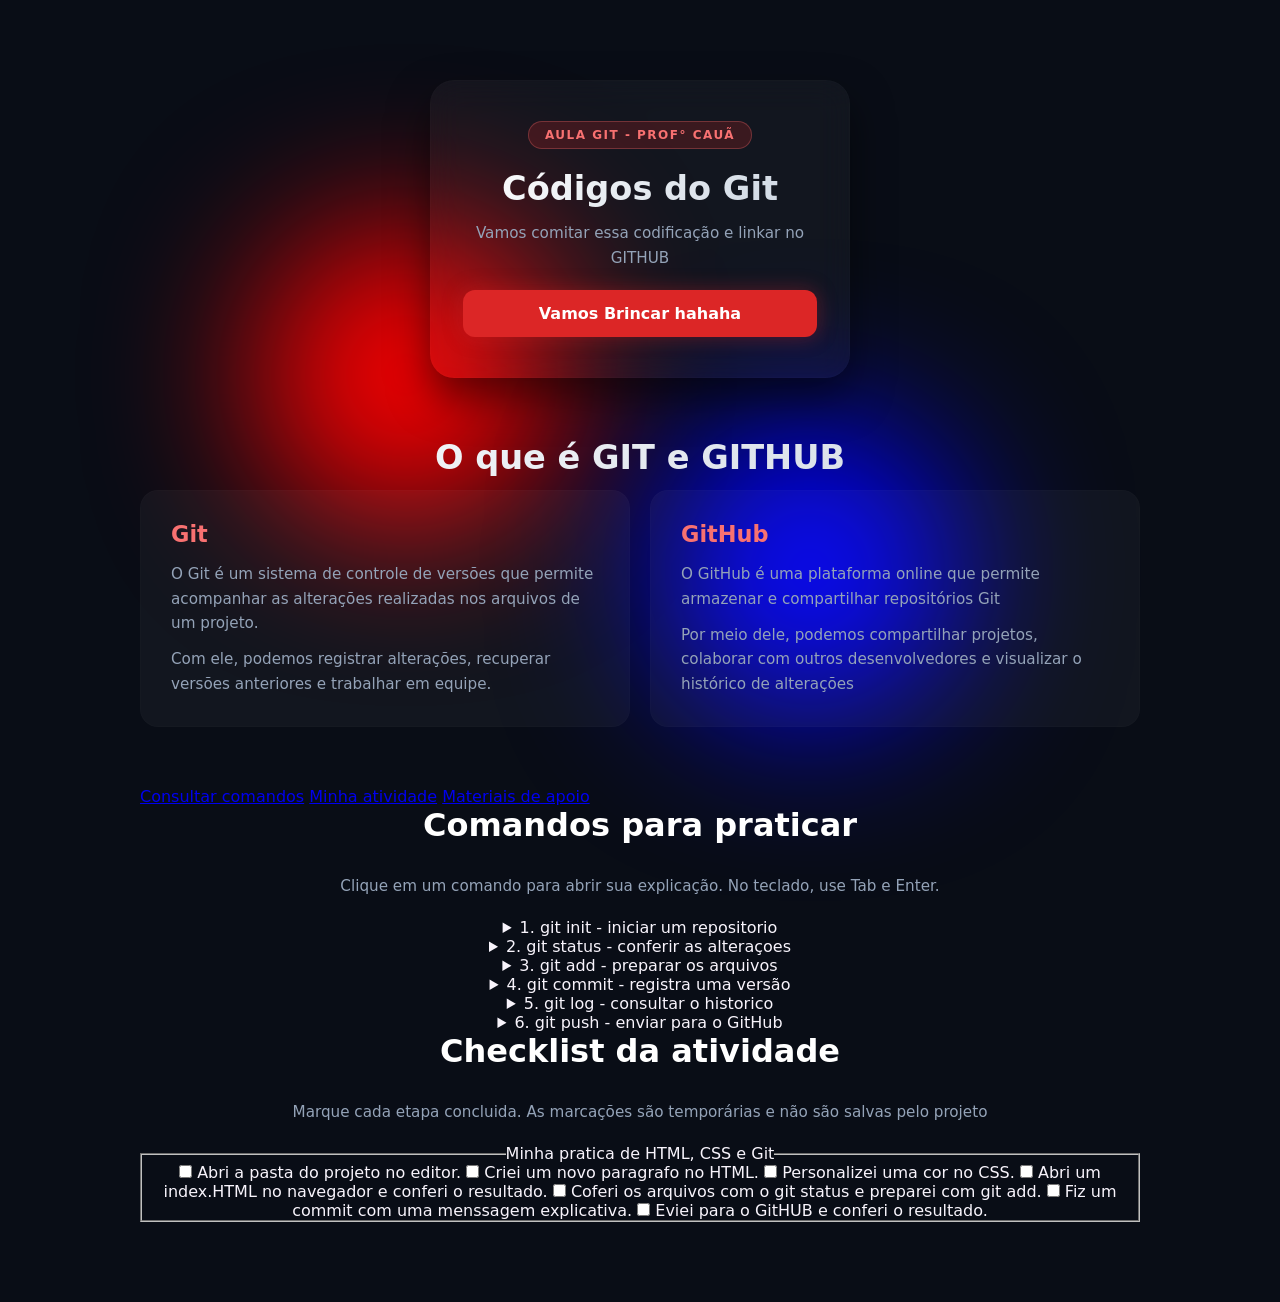
==== index.html @ 171475ed "Criei a outra section com ID materiais" ====
<!DOCTYPE html>
<html lang="en">
<head>
    <meta charset="UTF-8">
    <meta name="viewport" content="width=device-width, initial-scale=1.0">

    <title>Aula de git - Prática</title>

    <link rel="stylesheet" href="style.css">

</head>
<body>

    <main class="card">
        <span class="badge">Aula Git - Prof° Cauã</span>
        <h1>Códigos do Git</h1>
        <p>Vamos comitar essa codificação e linkar no GITHUB</p>
        <a href="#" class="btn">
            <span>Vamos Brincar hahaha</span>
        </a>
    </main>


    <section class="conteudo">

        <h1>O que é GIT e GITHUB</h1>

        <div class="informacoes">
                
        <div class="info-card">

            <h3>Git</h3>

            <p>O Git é um sistema de controle de versões que permite acompanhar as alterações realizadas nos arquivos de um projeto.</p>

            <p>Com ele, podemos registrar alterações, recuperar versões anteriores e trabalhar em equipe.</p>

        </div>

        <div class="info-card">

            <h3>GitHub</h3>

            <p>O GitHub é uma plataforma online que permite armazenar e compartilhar repositórios Git</p>

            <p>Por meio dele, podemos compartilhar projetos, colaborar com outros desenvolvedores e visualizar o histórico de alterações</p>

        </div>

        </div>

    </section>

    <nav class="menu-estudo" aria-label="Navegação dos estudos">
        <a href="#comandos">Consultar comandos</a>
        <a href="#atividade">Minha atividade</a>
        <a href="#materias">Materiais de apoio</a>

        <section class="conteudo estudo" id="comando">
            <h2>Comandos para praticar</h2>
            <p>Clique em um comando para abrir sua explicação. No teclado, use Tab e Enter.</p>

            <details>
                <summary>1. git init - iniciar um repositorio</summary>
                <p>Execute na pasta do projeto para começar controlar as suas versões</p>
                <code>git init</code>
            </details>
            <details>
                <summary>2. git status - conferir as alteraçoes</summary>
                <p>Mostra quais arquivos foram modificados e quais estão preparados para o proximo commit.</p>
                <code>git status</code>
            </details>
            <details>
                <summary>3. git add - preparar os arquivos</summary>
                <p>Prepara as alterações dos dois arquivos para o proximo commit. Ainda não cria uma versão </p>
                <code>git add index.html style.css</code>
            </details>
            <details>
                <summary>4. git commit - registra uma versão </summary>
                <p>Registra as alteraçoes preparadas. Escreva uma menssagem que expliquem oque voce fez</p>
                <code>git commit -m "Adiciona area de estudos"</code>
            </details>
            <details>
                <summary>5. git log - consultar o historico</summary>
                <p>Exibe os commits de forma resumida, com um registro por linha.</p>
                <code>git log --oneline</code>
            </details>
            <details>
                <summary>6. git push - enviar para o GitHub</summary>
                <p>Envia os commits para o repositorio remoto. Este exemplo exige um remoto chamado 
                    origin, uma branch chamada main e autenticação configurados com o professor. </p>
                    <code>git push -u origin main</code>
            </details>
        </section>
         <section class="conteudo estudo" id="atiividade">
            <h2>Checklist da atividade</h2>
            <p>Marque cada etapa concluida. As marcações são temporárias e não são salvas pelo projeto</p>

            <fieldset class="Checklist">
                <legend>Minha pratica de HTML, CSS e Git</legend>
                <label><input type="checkbox"> <span>Abri a pasta do projeto no editor.</span></label>
                <label><input type="checkbox"> <span>Criei um novo paragrafo no HTML.</span></label>
                <label><input type="checkbox"> <span>Personalizei uma cor no CSS.</span></label>
                <label><input type="checkbox"> <span>Abri um index.HTML no navegador e conferi o resultado.</span></label>
                <label><input type="checkbox"> <span>Coferi os arquivos com o git status e preparei com git add.</span></label>
                <label><input type="checkbox"> <span>Fiz um commit com uma menssagem explicativa.</span></label>
                <label><input type="checkbox"> <span>Eviei para o GitHUB e conferi o resultado.</span></label>
            </fieldset>
        </section>

        <section class="conteudo estudo" id="materiais">
            
        </section>
    </nav>

</body>
</html>
---- style.css ----
* {
    /* Configurações dos elementos */
    margin: 0;
    padding: 0;
    box-sizing: border-box;
    font-family: system-ui, -apple-system, BlinkMacSystemFont, "Segoe UI", Roboto, sans-serif;
}



body {
    background: #090d16;
    color: #f8f4fc;
    min-height: 100vh;
    display: flex;
    justify-content: center;
    align-items: center;
    overflow: hidden;
    overflow-y: auto;
    flex-direction: column;
    gap: 60px;
    padding: 80px 20px;
}



body::before,
body::after {
    /* Cria os efeitos de luz no fundo */
    content: '';
    position: absolute;
    width: 300px;
    height: 300px;
    border-radius: 50%;
    filter: blur(80px);
    z-index: 0;
}


body::before {
    background: red;
    top: 25%;
    left: 20%;
}

body::after {
    background: blue;
    bottom: 20%;
    right: 25%;
}



.card {
    /* estiliza o cartão principal */
    position: relative;
    z-index: 1;
    background: rgba(255, 255, 255, 0.04);
    backdrop-filter: blur(16px);
    -webkit-backdrop-filter: blur(16px);
    border: 1px solid rgba(255, 255, 255, 0.012);
    padding: 40px 32px;
    border-radius: 24px;
    max-width: 420px;
    width: 90%;
    text-align: center;
    box-shadow: 0 20px 40px rgba(0, 0, 0, 0.5);
    transition: trasform 0.3s ease, border-color 0.3s ease;

    flex-shrink: 0;
}


.card:hover {
    /* Efeito ao passar o mouse no cartão */
    transform: translateY(-5px);
    border-color: rgba(255, 255, 255, 0.25);
}


.badge {
    /* Estiliza a etiqueta */
    display: inline-block;
    background: rgba(220, 38, 38, 0.2);
    color: #f87171;
    border: 1px solid rgba(248, 113, 113, 0.3);
    padding: 6px 16px;
    border-radius: 100px;
    font-size: 0.75rem;
    font-weight: 700;
    letter-spacing: 1.5px;
    text-transform: uppercase;
    margin-bottom: 20px;
}

h1 {
    font-size: 2.1rem;
    font-weight: 800;
    line-height: 1.2;
    margin-bottom: 12px;
    background: linear-gradient(135deg, #ffffff 0%, #cbd5e1);
    background-clip: text;
    -webkit-background-clip: text;
    -webkit-text-fill-color: transparent;
}


p {
    color: #94a3b8;
    font-size: 0.95rem;
    line-height: 1.6;
    margin-bottom: 20px;
}


.btn {
    display: flex;
    align-items: center;
    justify-content: center;
    gap: 8px;
    width: 100%;
    background: #dc2626;
    color: #ffffff;
    padding: 14px;
    border-radius: 12px;
    text-decoration: none;
    font-weight: 700;
    font-size: 1rem;
    box-shadow: 0 0 20px rgba(220, 38, 38, 0.35);
    transition: all 0.3s ease;
}



.btn:hover {
    background: #ef4444;
    box-shadow: 0 0 25px rgba(239, 68, 68, 0.6);
    transform: scale(1.02);
}

.conteudo {
    position: relative;
    z-index: 1;
    width: 100%;
    max-width: 1000px;
    text-align: center;
}



.conteudo h2 {
    font-size: 2rem;
    color: #ffffff;
    margin-bottom: 30px;
}


.informacoes {
    display: grid;
    grid-template-columns: repeat(2, 1fr);
    gap: 20px;
}


.info-card {
    background: rgba(255, 255, 255, 0.04);
    border: 1px solid rgba(255, 255, 255, 0.012);
    border-radius: 18px;
    padding: 30px;
    text-align: left;
    transition: 0.3s ease;
}


.info-card:hover {
    transform: translateY(-5px);
    border-color: red;
}

.info-card h3 {
    color: #f87171;
    font-size: 1.4rem;
    margin-bottom: 15px;
}

.info-card p {
    margin-bottom: 12px;
}

.info-card p:last-child {
    margin-bottom: 0;
}

@media(max-width: 768px){


.informacoes{
    grid: 1fr;
}

.conteudo h2 {
    font-size: 1.6rem;
}

.info-card {
    padding: 22px;
}

}
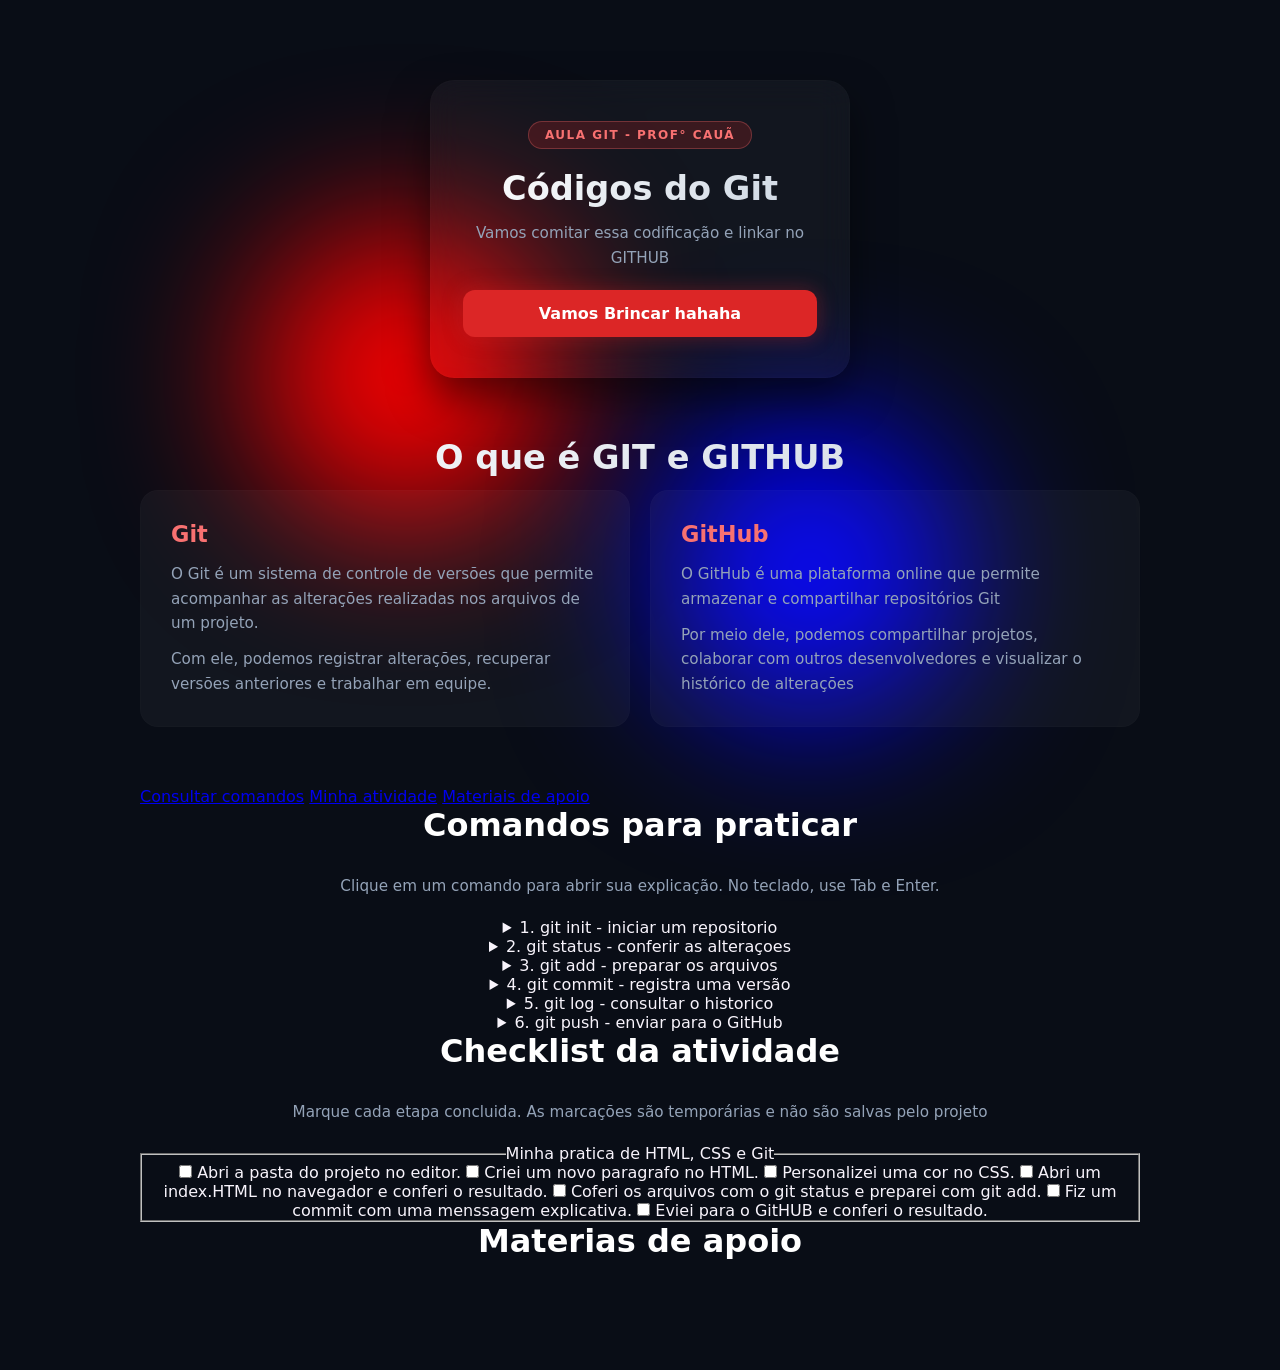
==== commit 383ed6ba: "Criei o H2 na segunda section" ====
--- a/index.html
+++ b/index.html
@@ -109,7 +109,7 @@
         </section>
 
         <section class="conteudo estudo" id="materiais">
-            
+            <h2>Materias de apoio</h2>
         </section>
     </nav>
 
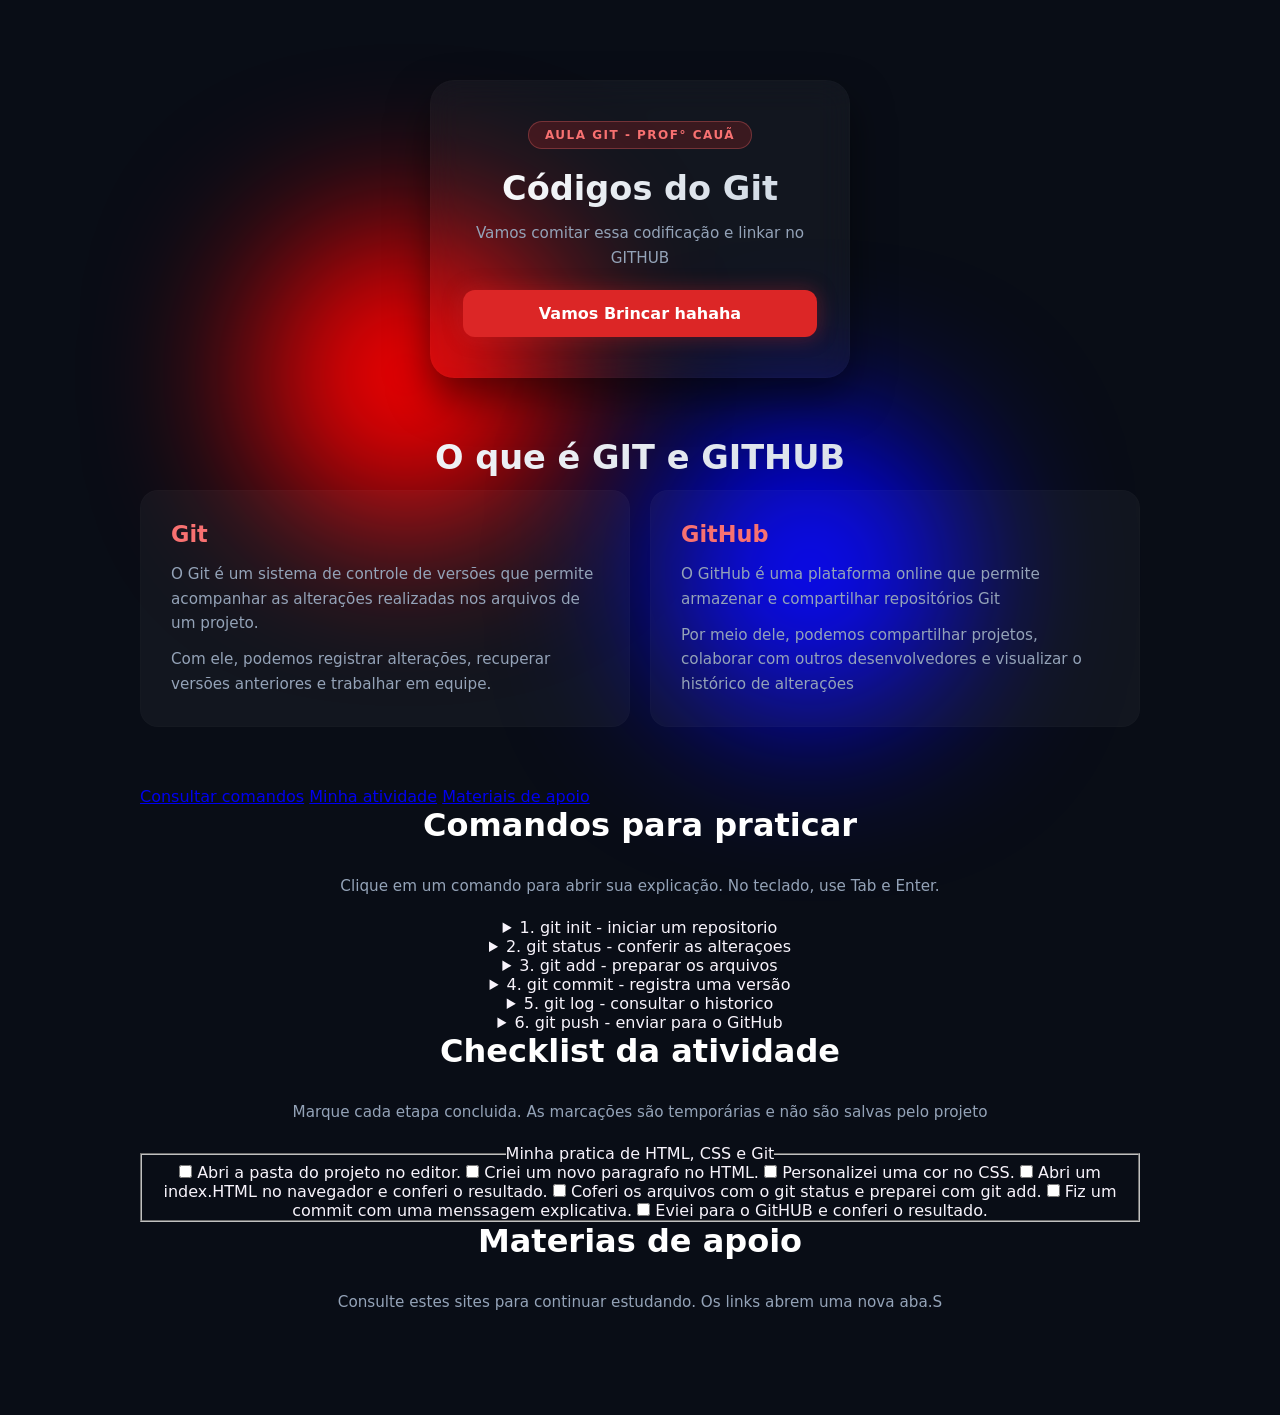
==== commit 18d03a8c: "Coloquei o paragrafo da section materiais" ====
--- a/index.html
+++ b/index.html
@@ -110,6 +110,7 @@
 
         <section class="conteudo estudo" id="materiais">
             <h2>Materias de apoio</h2>
+            <P>Consulte estes sites para continuar estudando. Os links abrem uma nova aba.S</P>
         </section>
     </nav>
 
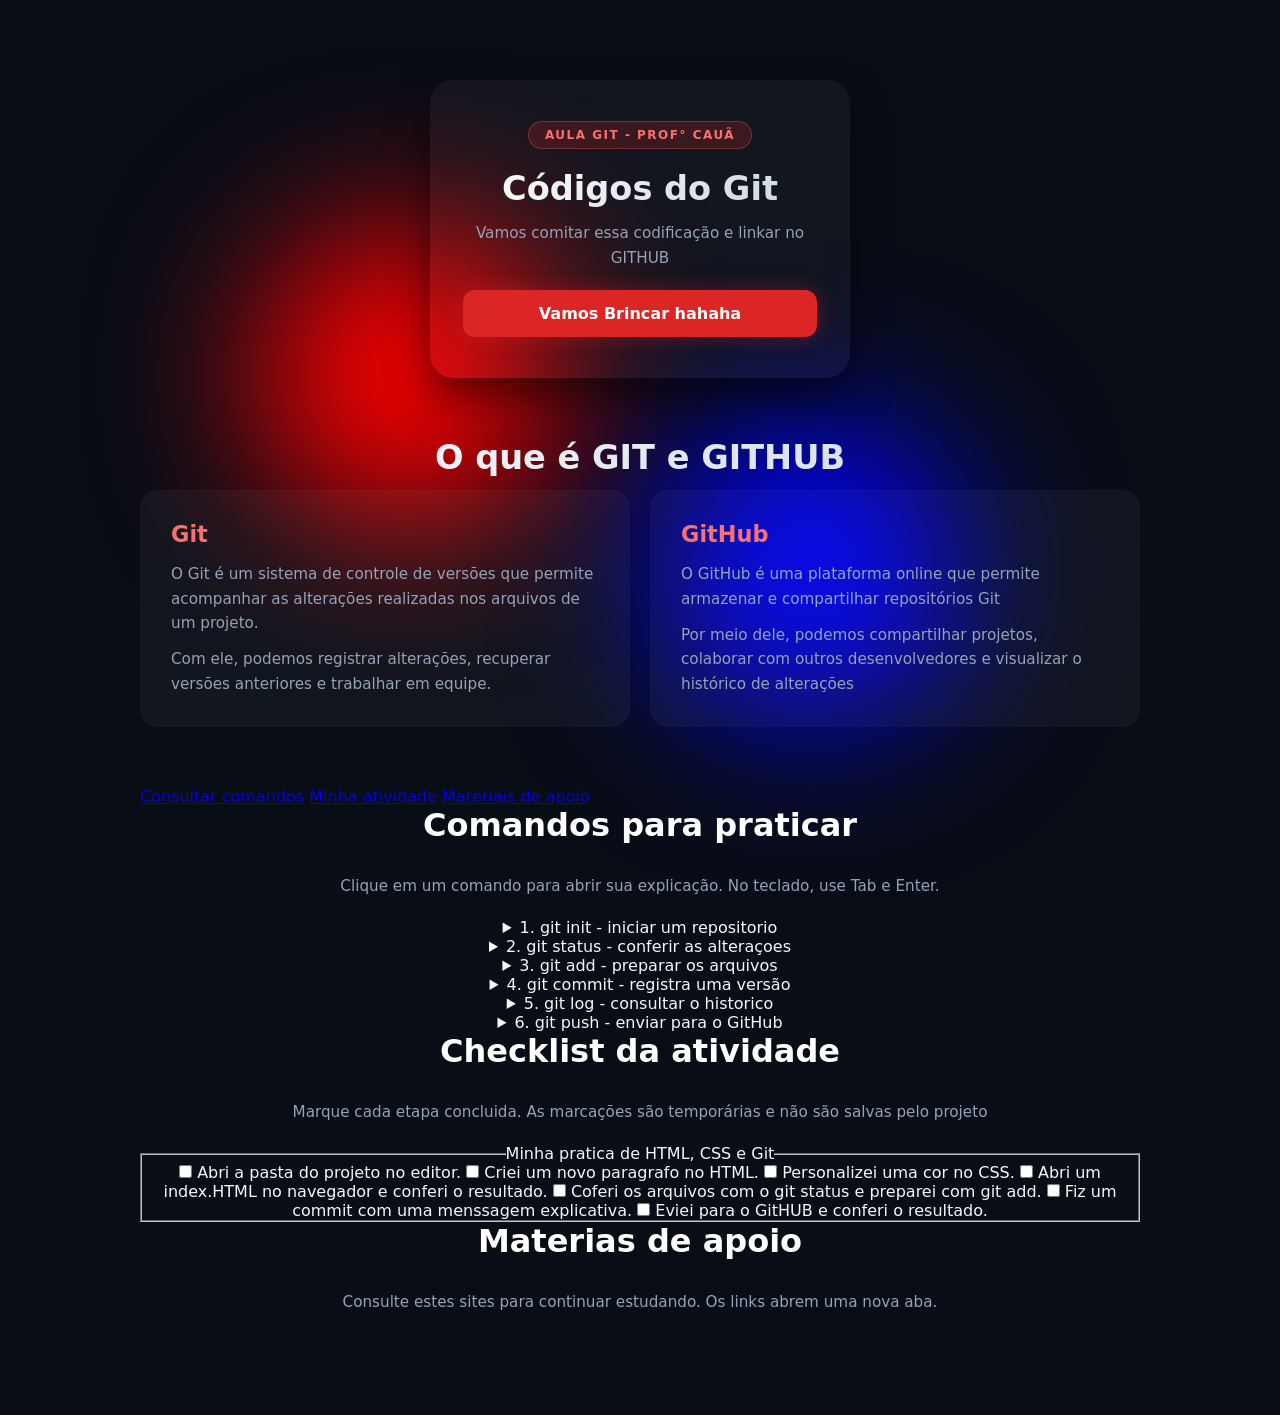
==== commit 63c34c81: "Criei uma lista com uma class links estudos" ====
--- a/index.html
+++ b/index.html
@@ -110,7 +110,9 @@
 
         <section class="conteudo estudo" id="materiais">
             <h2>Materias de apoio</h2>
-            <P>Consulte estes sites para continuar estudando. Os links abrem uma nova aba.S</P>
+            <P>Consulte estes sites para continuar estudando. Os links abrem uma nova aba.</P>
+            <ul class="links-estudos"></ul> 
+
         </section>
     </nav>
 
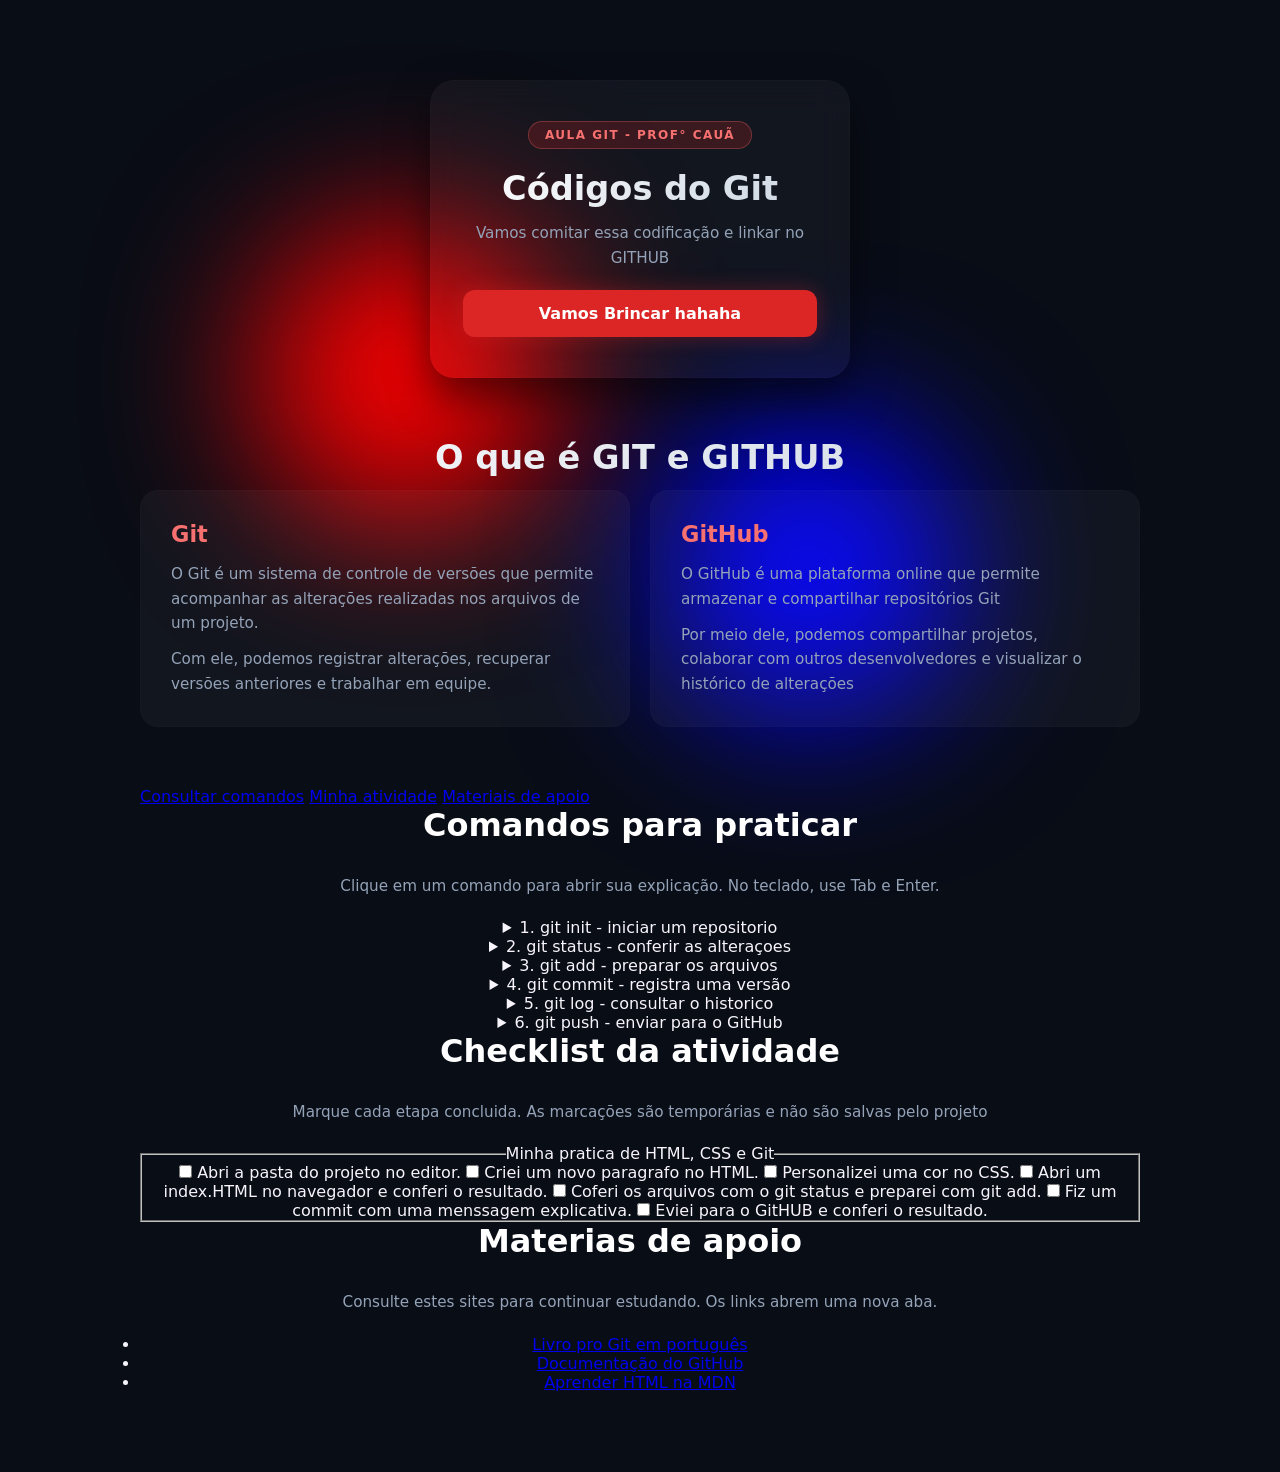
==== commit 33117156: "Coloquei 3 sites na lista que eu criei" ====
--- a/index.html
+++ b/index.html
@@ -111,7 +111,11 @@
         <section class="conteudo estudo" id="materiais">
             <h2>Materias de apoio</h2>
             <P>Consulte estes sites para continuar estudando. Os links abrem uma nova aba.</P>
-            <ul class="links-estudos"></ul> 
+            <ul class="links-estudos">
+                <li><a href="https://git-scm.com/book/pt-br/v2" target="_blank" rel="noopener noreferrer">Livro pro Git em português</a></li>
+                <li><a href="https:/docs.github.com.pt" target="_blank" rel="nooperner noreferrer"> Documentação do GitHub</a></li>
+                <li><a href="https://developer.mozilla.org/pt-br/docs/Web/HTML" target="_blank" rel="nooperner noreferrer">Aprender HTML na MDN</a></li>
+            </ul> 
 
         </section>
     </nav>
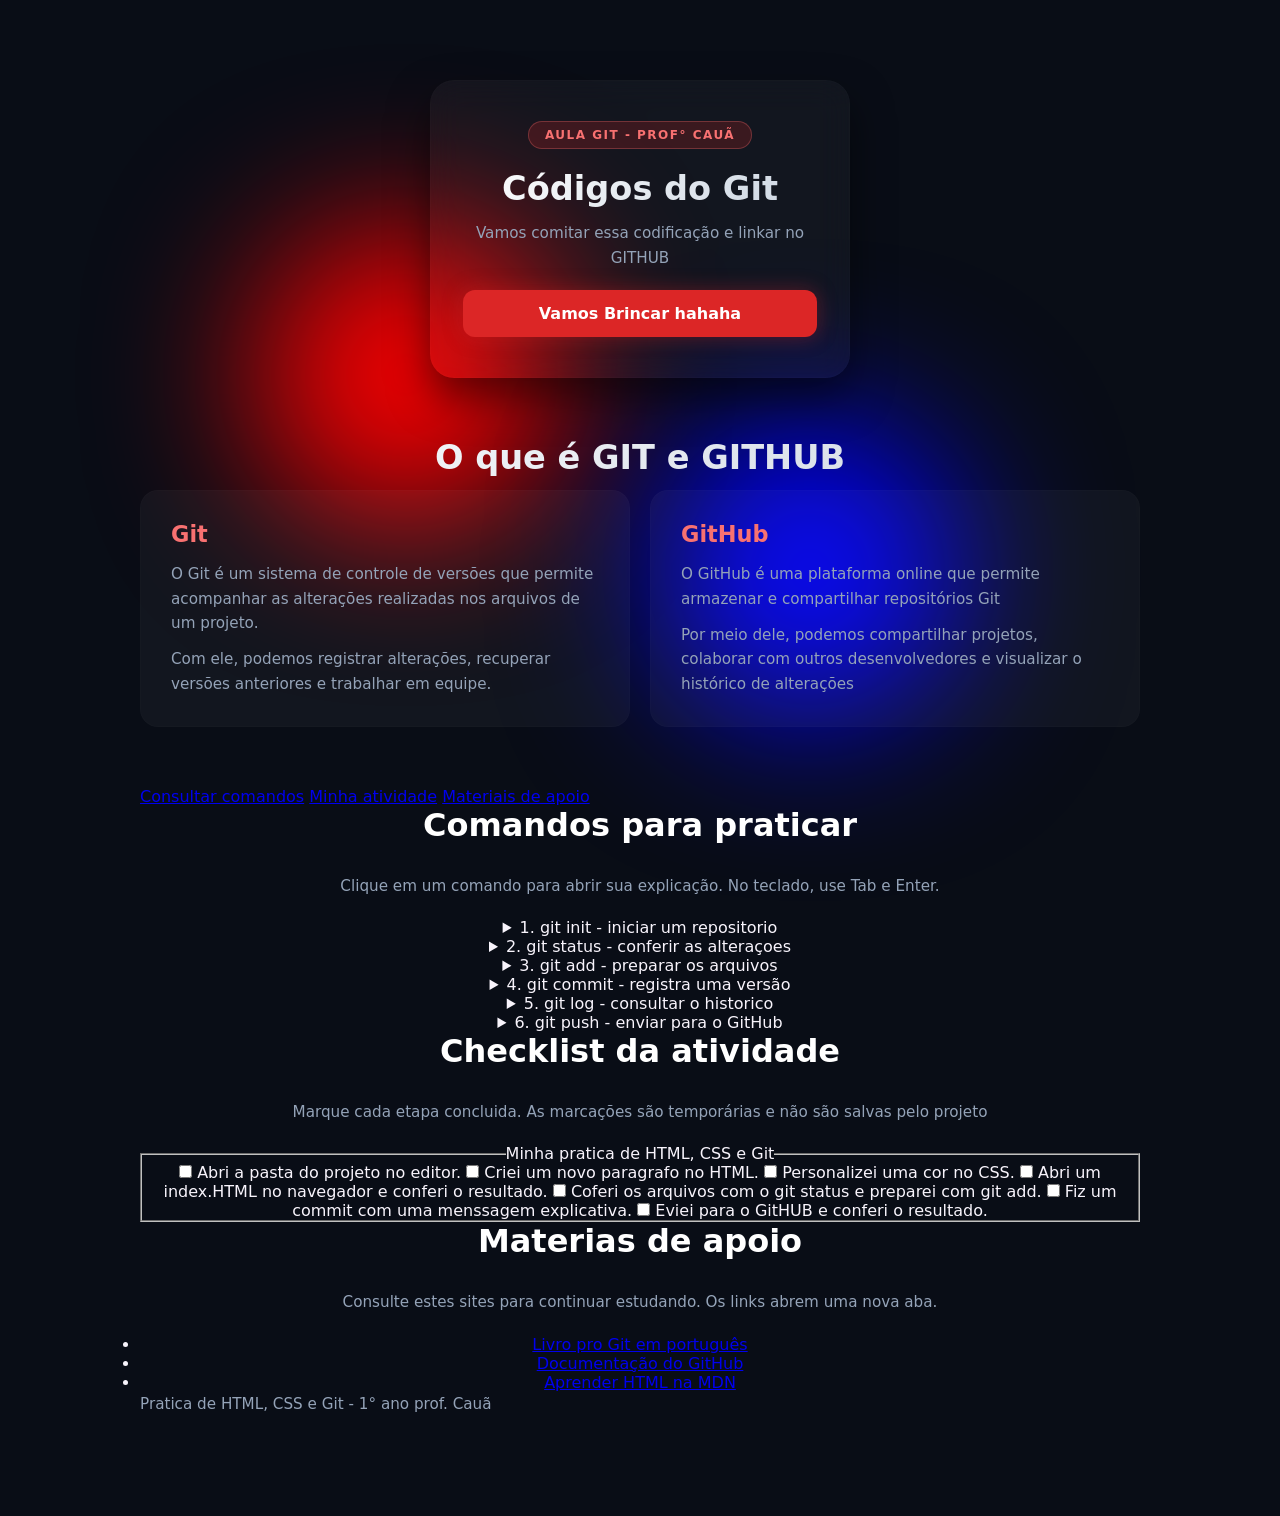
==== commit dff43737: "Adicionei um paragrafona  footer da 3° section" ====
--- a/index.html
+++ b/index.html
@@ -116,8 +116,12 @@
                 <li><a href="https:/docs.github.com.pt" target="_blank" rel="nooperner noreferrer"> Documentação do GitHub</a></li>
                 <li><a href="https://developer.mozilla.org/pt-br/docs/Web/HTML" target="_blank" rel="nooperner noreferrer">Aprender HTML na MDN</a></li>
             </ul> 
+        </section>
 
-        </section>
+        <footer class="rodape-estudo">
+            <p>Pratica de HTML, CSS e Git - 1° ano prof. Cauã</p>
+
+        </footer>
     </nav>
 
 </body>
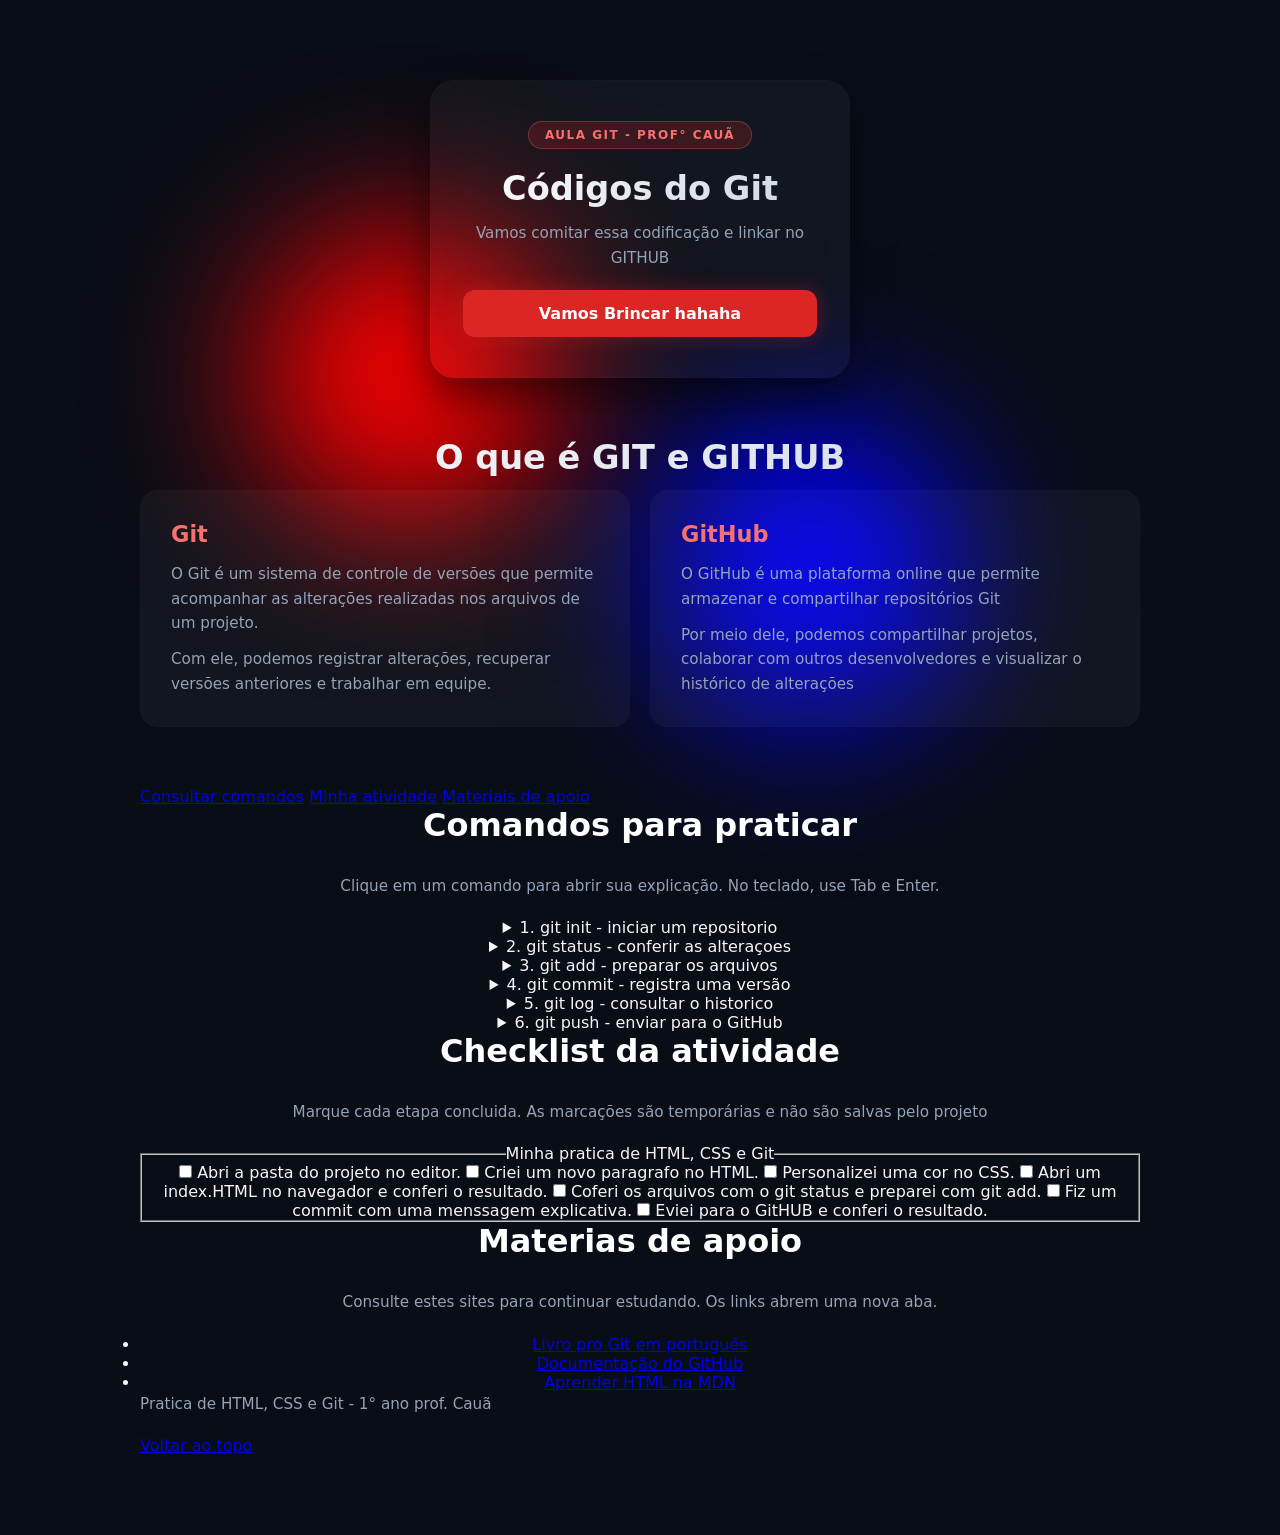
==== commit 4f8570bf: "Fiz o rodape com as infornações pratica de HTML, CSS e Git" ====
--- a/index.html
+++ b/index.html
@@ -120,6 +120,7 @@
 
         <footer class="rodape-estudo">
             <p>Pratica de HTML, CSS e Git - 1° ano prof. Cauã</p>
+            <a href="#">Voltar ao topo</a>
 
         </footer>
     </nav>
